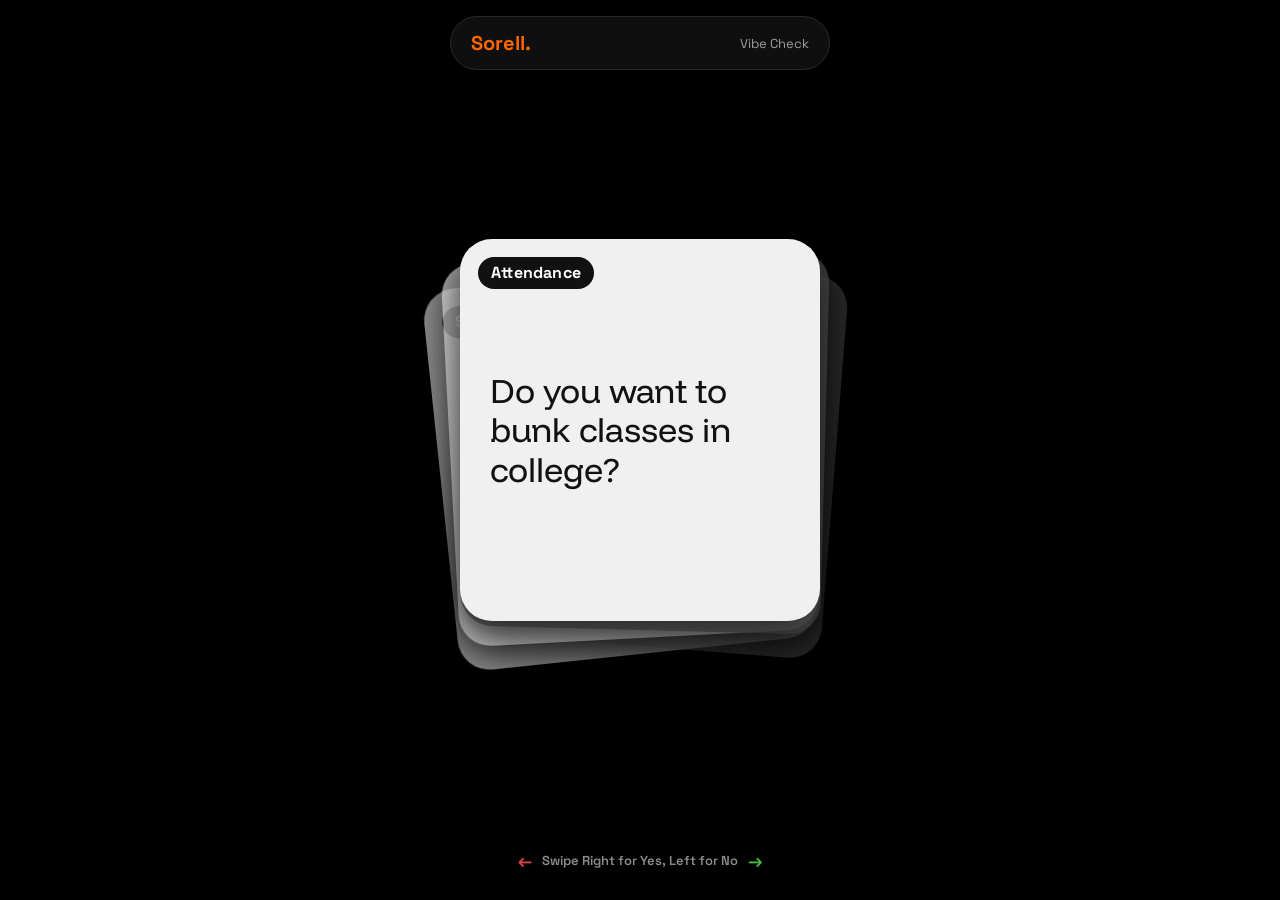
==== quiz.html @ 85fe2be6 "Update quiz.html" ====
<!DOCTYPE html>
<html lang="en">
<head>
    <meta charset="UTF-8">
    <meta name="viewport" content="width=device-width, initial-scale=1.0, maximum-scale=1.0, user-scalable=no">
    <title>Sorell | Vibe Check</title>
    <script src="https://cdnjs.cloudflare.com/ajax/libs/gsap/3.12.5/gsap.min.js"></script>
    <script src="quiz.js"></script>
    <link rel="stylesheet" href="quiz.css">
    <link href="https://fonts.googleapis.com/css2?family=Funnel+Display:wght@300..800&family=Space+Grotesk:wght@400;700&family=Inter:wght@400;700&display=swap" rel="stylesheet">
</head>
<body class="locked">

    <div id="quiz-page">
        
        <div id="question-stack-container">
            <div id="question-stack">
                </div>
        </div>
        <nav class="glass-nav">
          <div class="nav-logo">Sorell.</div>
          <div class="nav-tag">Vibe Check</div>
        </nav>

        <div id="swipe-instructions">Swipe Right for Yes, Left for No</div>

        <div id="final-container" class="hidden">
            <button id="view-aura-btn" class="final-cta">View my College Aura</button>
            
            <div id="lead-form-overlay">
                <div class="lead-form-content">
                    <h2 class="form-title">STREAK SECURED</h2>
                    <p class="form-subtitle">Enter details to reveal your Campus Match</p>
                    <form id="lead-form" onsubmit="handleFormSubmit(event)">
                        <input type="text" id="user-name" name="user_name" placeholder="Name" required>
                        <input type="tel" id="user-phone" name="user_phone" placeholder="phone number" required>
                        <button type="submit" id="get-aura-btn">GET MY AURA</button>
                    </form>
                </div>
            </div>
        </div>

    </div>

    <script src="quiz.js"></script>
</body>
</html>
---- quiz.css ----
/* =========================================
   CARD COLORS — edit ONLY these hex values
   to change each card individually
   ========================================= */
:root {
  /* Card backgrounds */
  --card-1-bg:         #F0F0F0;   /* TOP card (active) */
  --card-2-bg:         #464646;
  --card-3-bg:         #F0F0F0;
  --card-4-bg:         #464646;
  --card-5-bg:         #F0F0F0;

  /* Question text color per card */
  --card-1-text:       #111111;
  --card-2-text:       #ffffff;
  --card-3-text:       #111111;
  --card-4-text:       #ffffff;
  --card-5-text:       #111111;

  /* Badge background + text per card */
  --card-1-badge-bg:   #111111;   --card-1-badge-text: #ffffff;
  --card-2-badge-bg:   #ffffff;   --card-2-badge-text: #111111;
  --card-3-badge-bg:   #111111;   --card-3-badge-text: #ffffff;
  --card-4-badge-bg:   #ffffff;   --card-4-badge-text: #111111;
  --card-5-badge-bg:   #111111;   --card-5-badge-text: #ffffff;

  /* Global tokens */
  --sorell-orange:     #FF6600;
  --bg-dark:           #000000;
  --font-funnel:       'Funnel Display', sans-serif;
  --font-space:        'Space Grotesk', sans-serif;
}

/* =========================================
   RESET & BASE
   ========================================= */
* { margin: 0; padding: 0; box-sizing: border-box; }

body {
  background-color: var(--bg-dark);
  font-family: var(--font-space);
  color: white;
  width: 100vw;
  height: 100vh;
  overflow: hidden;
}

/* =========================================
   QUIZ PAGE
   ========================================= */
#quiz-page {
  width: 100vw;
  height: 100vh;
  display: flex;
  flex-direction: column;
  justify-content: center;
  align-items: center;
  position: relative;
  padding-top: 80px;
  padding-bottom: 80px;
}

/* =========================================
   CARD STACK CONTAINER
   ========================================= */
#question-stack-container {
  width: calc(100vw - 48px);
  max-width: 360px;
  position: relative;
  padding-bottom: 40px;
  touch-action: none;
  flex-shrink: 0;
}

#question-stack {
  width: 100%;
  position: relative;
  aspect-ratio: 16 / 17;
}

/* =========================================
   CARD BASE STYLE
   ========================================= */
.quiz-card {
  position: absolute;
  top: 0;
  left: 0;
  width: 100%;
  height: 100%;
  border-radius: 32px;
  display: flex;
  flex-direction: column;
  justify-content: center;
  align-items: flex-start;
  padding: 30px;
  /* Fan pivots from the bottom center of each card */
  transform-origin: bottom center;
  transition: transform 0.6s cubic-bezier(0.23, 1, 0.32, 1), opacity 0.4s ease;
  box-shadow: 0 12px 40px rgba(0, 0, 0, 0.6), 0 2px 0 rgba(255,255,255,0.06) inset;
  cursor: grab;
  user-select: none;
  -webkit-user-select: none;
  overflow: hidden;
}

.quiz-card:active { cursor: grabbing; }

/* =========================================
   PLACEHOLDER BADGE — pill, top left
   ========================================= */
.placeholder-badge {
  position: absolute;
  top: 18px;
  left: 18px;
  padding: 5px 13px;
  border-radius: 100px;
  font-size: 16px;
  font-weight: 700;
  font-family: var(--font-space);
  letter-spacing: 0.2px;
  text-transform: capitalize;
  line-height: 1.4;
}

/* =========================================
   QUESTION TEXT — left aligned
   ========================================= */
.quiz-card .question {
  font-family: var(--font-funnel);
  text-align: left !important;
  font-size: clamp(24px, 7vw, 34px);
  font-weight: 400;
  line-height: 1.15;
  word-break: break-word;
  user-select: none;
  -webkit-user-select: none;
  width: 100%;
  align-self: flex-start;
}

/* =========================================
   INDIVIDUAL CARD STYLES
   Y-axis: identical for all — translateY(0)
   Z-axis: rotation only, fanning out like
   a held deck. Pivot = bottom center.
   ========================================= */

.quiz-card:nth-child(1) {
  z-index: 5;
  transform: translateX(0) translateY(0) rotate(0deg);
  opacity: 1;
  background-color: var(--card-1-bg);
}
.quiz-card:nth-child(1) .question          { color: var(--card-1-text); }
.quiz-card:nth-child(1) .placeholder-badge { background-color: var(--card-1-badge-bg); color: var(--card-1-badge-text); }

.quiz-card:nth-child(2) {
  z-index: 4;
  transform: translateX(0) translateY(0) rotate(5deg);
  opacity: 1;
  background-color: var(--card-2-bg);
}
.quiz-card:nth-child(2) .question          { color: var(--card-2-text); }
.quiz-card:nth-child(2) .placeholder-badge { background-color: var(--card-2-badge-bg); color: var(--card-2-badge-text); }

.quiz-card:nth-child(3) {
  z-index: 3;
  transform: translateX(0) translateY(0) rotate(10deg);
  opacity: 1;
  background-color: var(--card-3-bg);
}
.quiz-card:nth-child(3) .question          { color: var(--card-3-text); }
.quiz-card:nth-child(3) .placeholder-badge { background-color: var(--card-3-badge-bg); color: var(--card-3-badge-text); }

.quiz-card:nth-child(4) {
  z-index: 2;
  transform: translateX(0) translateY(0) rotate(15deg);
  opacity: 1;
  background-color: var(--card-4-bg);
}
.quiz-card:nth-child(4) .question          { color: var(--card-4-text); }
.quiz-card:nth-child(4) .placeholder-badge { background-color: var(--card-4-badge-bg); color: var(--card-4-badge-text); }

.quiz-card:nth-child(5) {
  z-index: 1;
  transform: translateX(0) translateY(0) rotate(20deg);
  opacity: 1;
  background-color: var(--card-5-bg);
}
.quiz-card:nth-child(5) .question          { color: var(--card-5-text); }
.quiz-card:nth-child(5) .placeholder-badge { background-color: var(--card-5-badge-bg); color: var(--card-5-badge-text); }

/* =========================================
   SWIPE ANIMATIONS
   ========================================= */
.swipe-left {
  transform: translate3d(-180%, -10px, 0) rotate(-28deg) !important;
  opacity: 0 !important;
  transition: transform 0.38s cubic-bezier(0.25, 1, 0.5, 1), opacity 0.28s ease !important;
}
.swipe-right {
  transform: translate3d(180%, -10px, 0) rotate(28deg) !important;
  opacity: 0 !important;
  transition: transform 0.38s cubic-bezier(0.25, 1, 0.5, 1), opacity 0.28s ease !important;
}

/* =========================================
   SWIPE INSTRUCTIONS
   ========================================= */
#swipe-instructions {
  position: absolute;
  bottom: 28px;
  width: 100%;
  text-align: center;
  font-size: 13px;
  color: rgba(255, 255, 255, 0.55);
  font-weight: 600;
  font-family: var(--font-space);
  display: flex;
  justify-content: center;
  align-items: center;
  gap: 10px;
}
#swipe-instructions::before {
  content: '←';
  font-size: 18px;
  color: rgba(255, 80, 80, 0.85);
}
#swipe-instructions::after {
  content: '→';
  font-size: 18px;
  color: rgba(80, 220, 80, 0.85);
}

/* =========================================
   FINAL CONTAINER
   ========================================= */
#final-container {
  width: 100%;
  height: 100%;
  position: absolute;
  top: 0; left: 0;
  display: flex;
  justify-content: center;
  align-items: center;
  z-index: 10;
}

.hidden { display: none !important; }

.final-cta {
  background-color: var(--sorell-orange);
  color: #fff;
  border: none;
  padding: 18px 36px;
  border-radius: 14px;
  font-size: 17px;
  font-family: var(--font-space);
  font-weight: 700;
  box-shadow: 0 8px 20px rgba(255, 102, 0, 0.3);
  cursor: pointer;
  transition: transform 0.2s;
}
.final-cta:active { transform: scale(0.96); }

/* =========================================
   BOTTOM SLIDING LEAD FORM
   ========================================= */
#lead-form-overlay {
  position: absolute;
  top: 0; left: 0;
  width: 100%; height: 100%;
  background-color: rgba(0, 0, 0, 0.85);
  display: flex;
  justify-content: center;
  align-items: flex-end;
  opacity: 0;
  pointer-events: none;
  transition: opacity 0.4s ease;
  z-index: 100;
}
#lead-form-overlay.show {
  opacity: 1;
  pointer-events: auto;
}
.lead-form-content {
  width: 100%;
  max-width: 500px;
  background-color: #161616;
  padding: 40px 30px;
  border-radius: 30px 30px 0 0;
  border-top: 1px solid rgba(255, 255, 255, 0.1);
  box-shadow: 0 -15px 40px rgba(0, 0, 0, 0.8);
  display: flex;
  flex-direction: column;
  gap: 15px;
  transform: translateY(100%);
  transition: transform 0.5s cubic-bezier(0.175, 0.885, 0.32, 1.2);
}
#lead-form-overlay.show .lead-form-content {
  transform: translateY(0);
}

.form-title { color: var(--sorell-orange); font-size: 26px; font-weight: 800; }
.form-subtitle { color: #888; font-size: 15px; margin-bottom: 10px; }
#lead-form { display: flex; flex-direction: column; gap: 12px; }
#lead-form input {
  background: #222;
  border: 1px solid #333;
  color: white;
  padding: 18px;
  border-radius: 14px;
  font-family: var(--font-space);
  font-size: 16px;
  outline: none;
  transition: border 0.3s;
}
#lead-form input:focus { border-color: var(--sorell-orange); }
#get-aura-btn {
  background-color: var(--sorell-orange);
  color: #fff;
  border: none;
  padding: 18px;
  border-radius: 14px;
  font-size: 16px;
  font-weight: 800;
  cursor: pointer;
  margin-top: 10px;
}

/* =========================================
   GLASSMORPHISM NAV
   ========================================= */
.glass-nav {
  position: fixed;
  top: 16px;
  left: 50%;
  transform: translateX(-50%);
  width: calc(100vw - 40px);
  max-width: 380px;
  display: flex;
  justify-content: space-between;
  align-items: center;
  padding: 13px 20px;
  background: rgba(255, 255, 255, 0.06);
  backdrop-filter: blur(15px);
  -webkit-backdrop-filter: blur(15px);
  border-radius: 100px;
  border: 1px solid rgba(255, 255, 255, 0.1);
  z-index: 1000;
}
.nav-logo {
  font-family: var(--font-space);
  font-size: 20px;
  font-weight: 700;
  color: var(--sorell-orange);
}
.nav-tag {
  font-family: var(--font-space);
  font-size: 13px;
  color: rgba(255, 255, 255, 0.6);
}
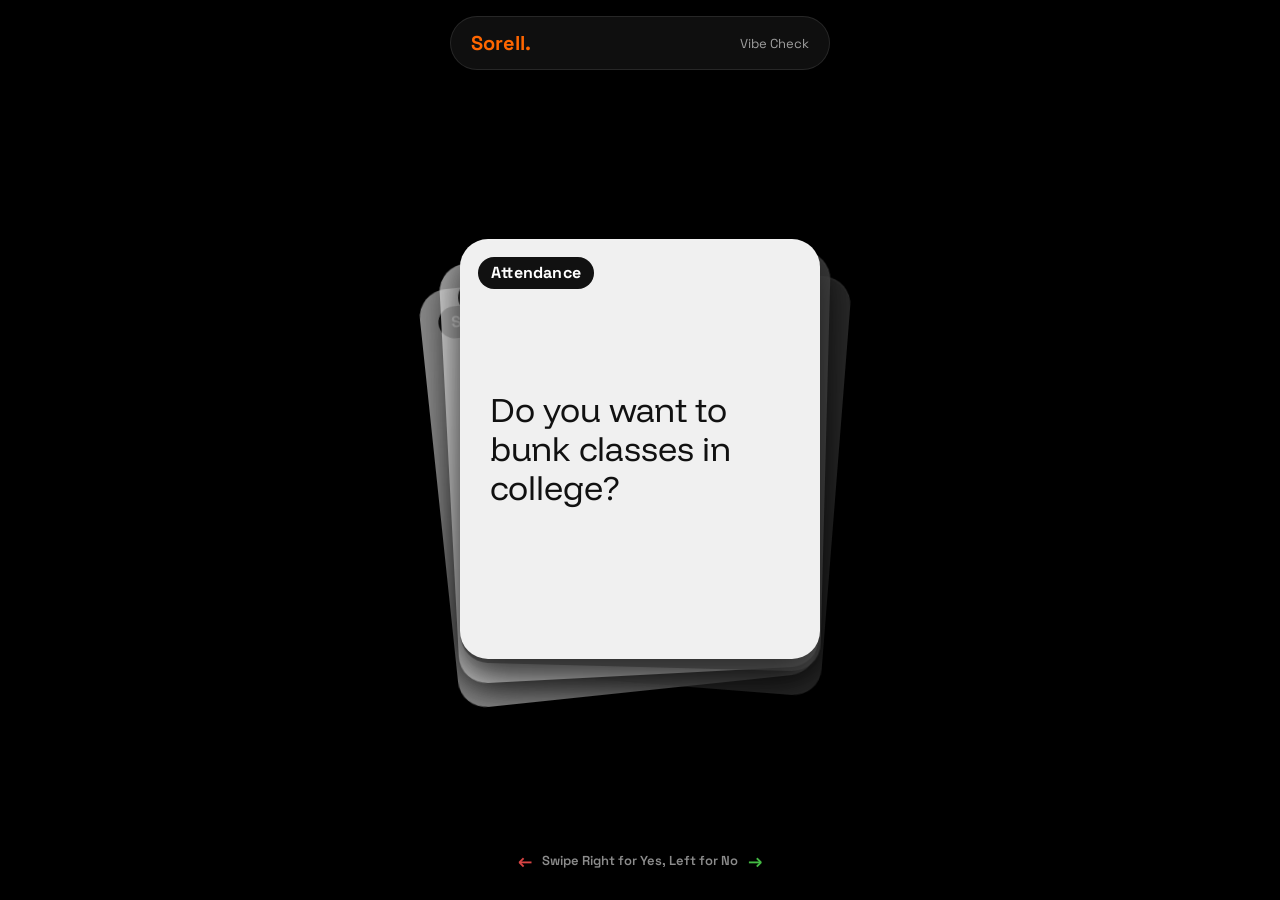
==== commit 5adb1bef: "Update quiz.html" ====
--- a/quiz.html
+++ b/quiz.html
@@ -7,7 +7,7 @@
     <script src="https://cdnjs.cloudflare.com/ajax/libs/gsap/3.12.5/gsap.min.js"></script>
     <script src="quiz.js"></script>
     <link rel="stylesheet" href="quiz.css">
-    <link href="https://fonts.googleapis.com/css2?family=Funnel+Display:wght@300..800&family=Space+Grotesk:wght@400;700&family=Inter:wght@400;700&display=swap" rel="stylesheet">
+    <link href="https://fonts.googleapis.com/css2?family=Funnel+Display:wght@300..800&family=Space+Grotesk:wght@400;700&family=Inter:wght@400;700&family=Google+Sans+Flex:wght@400;700display=swap" rel="stylesheet">
 </head>
 <body class="locked">
 
--- a/quiz.css
+++ b/quiz.css
@@ -86,24 +86,30 @@
   top: 0;
   left: 0;
   width: 100%;
-  height: 100%;
-  border-radius: 32px;
+  aspect-ratio: 6 / 7;
+  border-radius: 28px;
+  
   display: flex;
   flex-direction: column;
-  justify-content: center;
-  align-items: flex-start;
+  justify-content: center; /* Centered vertically */
+  align-items: flex-start; /* Left aligned text */
   padding: 30px;
-  /* Fan pivots from the bottom center of each card */
-  transform-origin: bottom center;
-  transition: transform 0.6s cubic-bezier(0.23, 1, 0.32, 1), opacity 0.4s ease;
+  
+  /* CRITICAL: Removed 'transition' property here so GSAP has full control */
+  transform-origin: bottom center; 
   box-shadow: 0 12px 40px rgba(0, 0, 0, 0.6), 0 2px 0 rgba(255,255,255,0.06) inset;
+  
   cursor: grab;
   user-select: none;
   -webkit-user-select: none;
   overflow: hidden;
-}
-
-.quiz-card:active { cursor: grabbing; }
+  /* Ensure initial state is hidden before GSAP kicks in */
+  opacity: 0; 
+}
+
+.quiz-card:active {
+  cursor: grabbing;
+}
 
 /* =========================================
    PLACEHOLDER BADGE — pill, top left
@@ -129,7 +135,7 @@
   font-family: var(--font-funnel);
   text-align: left !important;
   font-size: clamp(24px, 7vw, 34px);
-  font-weight: 400;
+  font-weight: 350;
   line-height: 1.15;
   word-break: break-word;
   user-select: none;
@@ -189,20 +195,6 @@
 }
 .quiz-card:nth-child(5) .question          { color: var(--card-5-text); }
 .quiz-card:nth-child(5) .placeholder-badge { background-color: var(--card-5-badge-bg); color: var(--card-5-badge-text); }
-
-/* =========================================
-   SWIPE ANIMATIONS
-   ========================================= */
-.swipe-left {
-  transform: translate3d(-180%, -10px, 0) rotate(-28deg) !important;
-  opacity: 0 !important;
-  transition: transform 0.38s cubic-bezier(0.25, 1, 0.5, 1), opacity 0.28s ease !important;
-}
-.swipe-right {
-  transform: translate3d(180%, -10px, 0) rotate(28deg) !important;
-  opacity: 0 !important;
-  transition: transform 0.38s cubic-bezier(0.25, 1, 0.5, 1), opacity 0.28s ease !important;
-}
 
 /* =========================================
    SWIPE INSTRUCTIONS
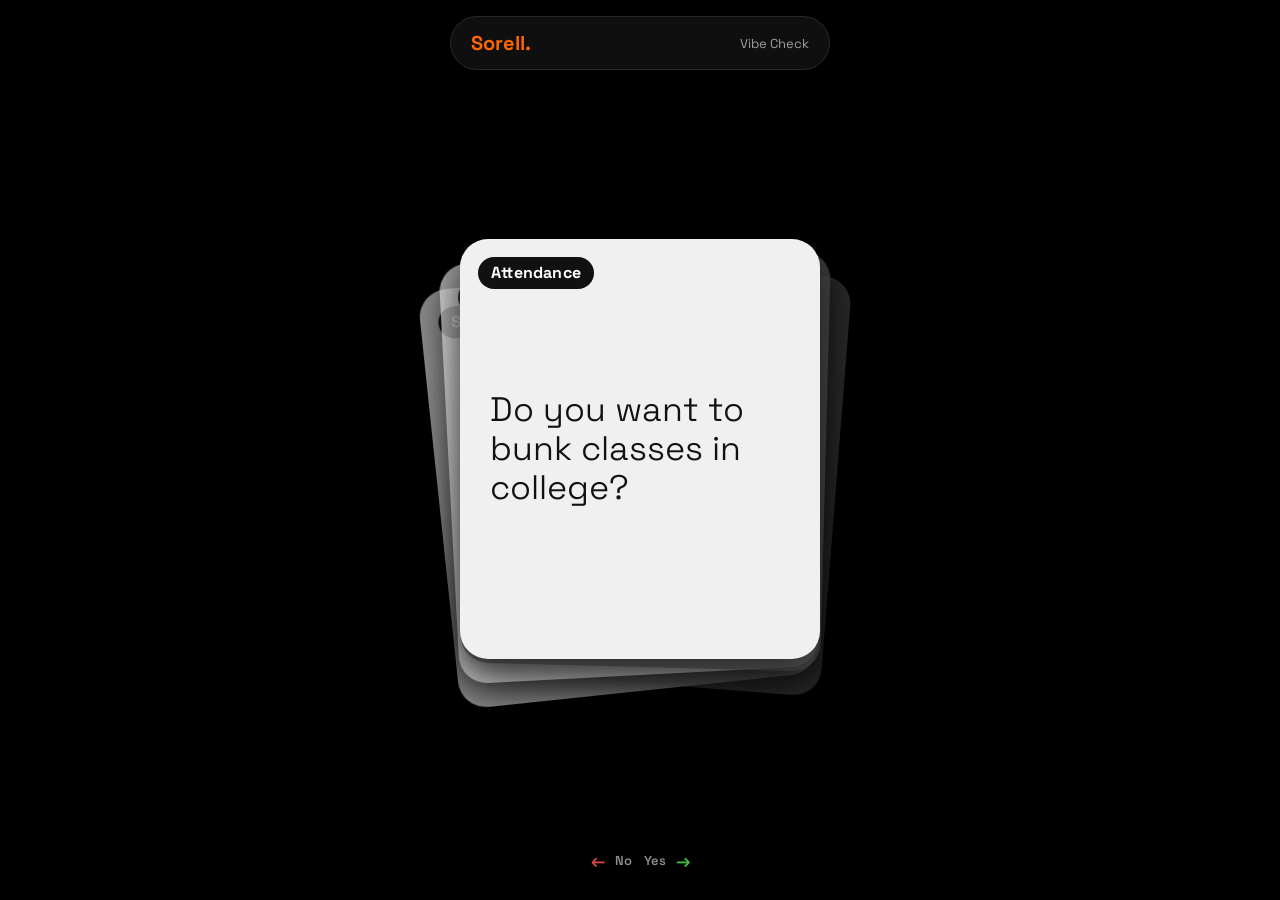
==== commit 9778137f: "Update quiz.html" ====
--- a/quiz.html
+++ b/quiz.html
@@ -4,36 +4,35 @@
     <meta charset="UTF-8">
     <meta name="viewport" content="width=device-width, initial-scale=1.0, maximum-scale=1.0, user-scalable=no">
     <title>Sorell | Vibe Check</title>
+    <link rel="stylesheet" href="quiz.css">
+    <link href="https://fonts.googleapis.com/css2?family=Funnel+Display:wght@300..800&family=Space+Grotesk:wght@400;700&display=swap" rel="stylesheet">
+    <!-- GSAP CDN — no install needed -->
     <script src="https://cdnjs.cloudflare.com/ajax/libs/gsap/3.12.5/gsap.min.js"></script>
-    <script src="quiz.js"></script>
-    <link rel="stylesheet" href="quiz.css">
-    <link href="https://fonts.googleapis.com/css2?family=Funnel+Display:wght@300..800&family=Space+Grotesk:wght@400;700&family=Inter:wght@400;700&family=Google+Sans+Flex:wght@400;700display=swap" rel="stylesheet">
 </head>
-<body class="locked">
+<body>
+    <div id="quiz-page">
 
-    <div id="quiz-page">
-        
-        <div id="question-stack-container">
-            <div id="question-stack">
-                </div>
-        </div>
         <nav class="glass-nav">
-          <div class="nav-logo">Sorell.</div>
-          <div class="nav-tag">Vibe Check</div>
+            <div class="nav-logo">Sorell.</div>
+            <div class="nav-tag">Vibe Check</div>
         </nav>
 
-        <div id="swipe-instructions">Swipe Right for Yes, Left for No</div>
+        <div id="question-stack-container">
+            <div id="question-stack"></div>
+        </div>
+
+        <div id="swipe-instructions">No &nbsp;&nbsp; Yes</div>
 
         <div id="final-container" class="hidden">
             <button id="view-aura-btn" class="final-cta">View my College Aura</button>
-            
+
             <div id="lead-form-overlay">
                 <div class="lead-form-content">
                     <h2 class="form-title">STREAK SECURED</h2>
                     <p class="form-subtitle">Enter details to reveal your Campus Match</p>
                     <form id="lead-form" onsubmit="handleFormSubmit(event)">
-                        <input type="text" id="user-name" name="user_name" placeholder="Name" required>
-                        <input type="tel" id="user-phone" name="user_phone" placeholder="phone number" required>
+                        <input type="text"  id="user-name"  name="user_name"  placeholder="Name"         required>
+                        <input type="tel"   id="user-phone" name="user_phone" placeholder="Phone number" required>
                         <button type="submit" id="get-aura-btn">GET MY AURA</button>
                     </form>
                 </div>
@@ -42,6 +41,7 @@
 
     </div>
 
+    <!-- quiz.js at the bottom, loaded ONCE -->
     <script src="quiz.js"></script>
 </body>
 </html>
--- a/quiz.css
+++ b/quiz.css
@@ -29,6 +29,7 @@
   --bg-dark:           #000000;
   --font-funnel:       'Funnel Display', sans-serif;
   --font-space:        'Space Grotesk', sans-serif;
+  --font-google:       'Google Sans Flex' sans-serif;
 }
 
 /* =========================================
@@ -132,7 +133,7 @@
    QUESTION TEXT — left aligned
    ========================================= */
 .quiz-card .question {
-  font-family: var(--font-funnel);
+  font-family: var(--font-google);
   text-align: left !important;
   font-size: clamp(24px, 7vw, 34px);
   font-weight: 350;
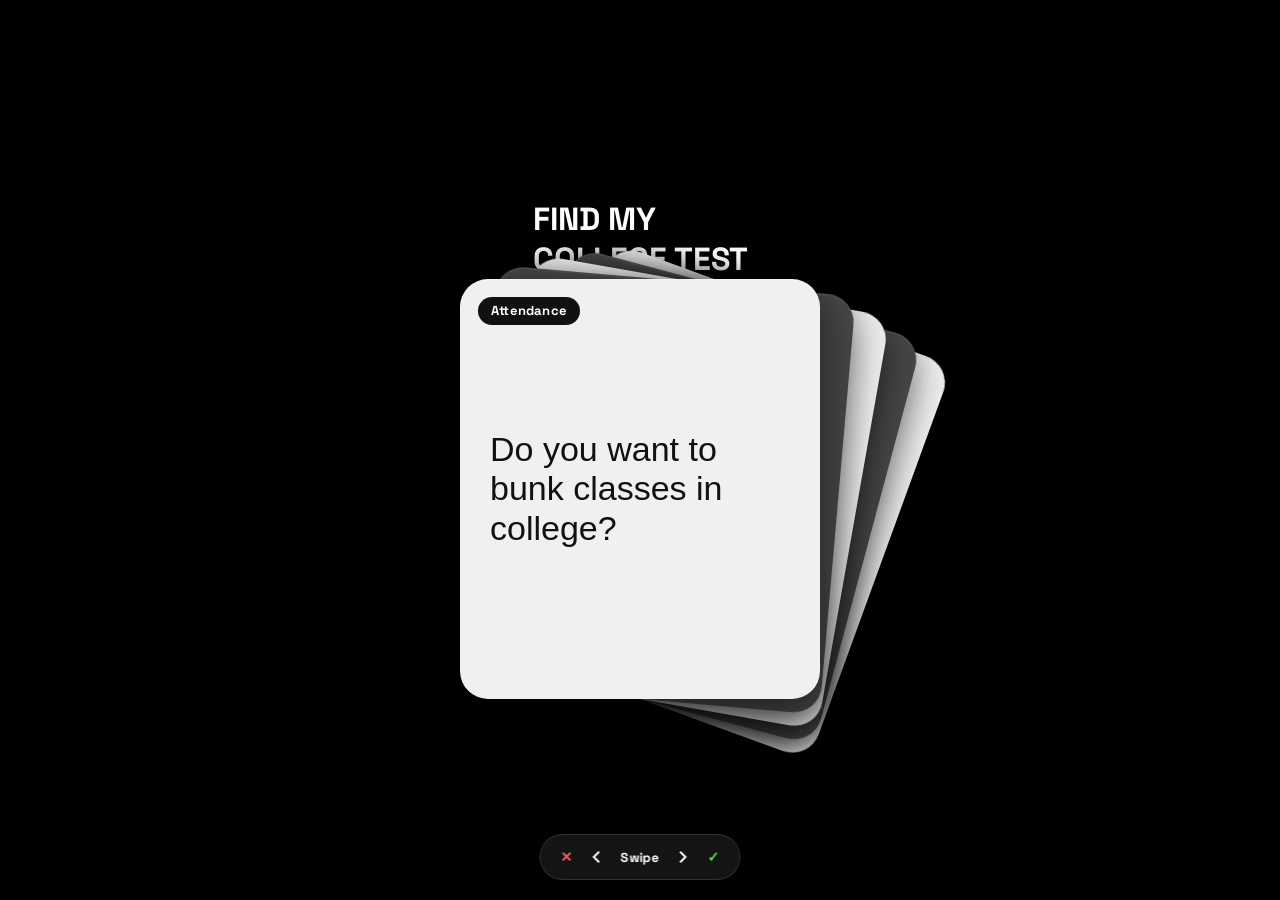
==== commit 5499c8f4: "Update quiz.html" ====
--- a/quiz.html
+++ b/quiz.html
@@ -4,35 +4,45 @@
     <meta charset="UTF-8">
     <meta name="viewport" content="width=device-width, initial-scale=1.0, maximum-scale=1.0, user-scalable=no">
     <title>Sorell | Vibe Check</title>
+    
+    <script src="https://cdnjs.cloudflare.com/ajax/libs/gsap/3.12.5/gsap.min.js"></script>
+    
+    <link href="https://fonts.googleapis.com/css2?family=Material+Symbols+Outlined" rel="stylesheet" />
+    
     <link rel="stylesheet" href="quiz.css">
-    <link href="https://fonts.googleapis.com/css2?family=Funnel+Display:wght@300..800&family=Space+Grotesk:wght@400;700&display=swap" rel="stylesheet">
-    <!-- GSAP CDN — no install needed -->
-    <script src="https://cdnjs.cloudflare.com/ajax/libs/gsap/3.12.5/gsap.min.js"></script>
+    <link href="https://fonts.googleapis.com/css2?family=Space+Grotesk:wght@400;700;800&family=Inter:wght@400;700;500&display=swap" rel="stylesheet">
 </head>
-<body>
+<body class="locked">
+
+    <div class="quiz-bg-container"></div>
+
     <div id="quiz-page">
-
-        <nav class="glass-nav">
-            <div class="nav-logo">Sorell.</div>
-            <div class="nav-tag">Vibe Check</div>
-        </nav>
-
+        
+        <div class="quiz-hero-title">
+            <h1>FIND MY<br>COLLEGE TEST</h1>
+        </div>
+        
         <div id="question-stack-container">
-            <div id="question-stack"></div>
+            <div id="question-stack">
+                </div>
         </div>
 
-        <div id="swipe-instructions">No &nbsp;&nbsp; Yes</div>
+        <div id="swipe-instructions">
+            <span class="material-symbols-outlined">chevron_left</span>
+            Swipe
+            <span class="material-symbols-outlined">chevron_right</span>
+        </div>
 
         <div id="final-container" class="hidden">
             <button id="view-aura-btn" class="final-cta">View my College Aura</button>
-
+            
             <div id="lead-form-overlay">
                 <div class="lead-form-content">
                     <h2 class="form-title">STREAK SECURED</h2>
                     <p class="form-subtitle">Enter details to reveal your Campus Match</p>
                     <form id="lead-form" onsubmit="handleFormSubmit(event)">
-                        <input type="text"  id="user-name"  name="user_name"  placeholder="Name"         required>
-                        <input type="tel"   id="user-phone" name="user_phone" placeholder="Phone number" required>
+                        <input type="text" id="user-name" name="user_name" placeholder="Name" required>
+                        <input type="tel" id="user-phone" name="user_phone" placeholder="Phone Number" required>
                         <button type="submit" id="get-aura-btn">GET MY AURA</button>
                     </form>
                 </div>
@@ -41,7 +51,6 @@
 
     </div>
 
-    <!-- quiz.js at the bottom, loaded ONCE -->
     <script src="quiz.js"></script>
 </body>
 </html>
--- a/quiz.css
+++ b/quiz.css
@@ -1,40 +1,31 @@
 /* =========================================
    CARD COLORS — edit ONLY these hex values
-   to change each card individually
    ========================================= */
 :root {
-  /* Card backgrounds */
-  --card-1-bg:         #F0F0F0;   /* TOP card (active) */
-  --card-2-bg:         #464646;
-  --card-3-bg:         #F0F0F0;
-  --card-4-bg:         #464646;
-  --card-5-bg:         #F0F0F0;
-
-  /* Question text color per card */
-  --card-1-text:       #111111;
-  --card-2-text:       #ffffff;
-  --card-3-text:       #111111;
-  --card-4-text:       #ffffff;
-  --card-5-text:       #111111;
-
-  /* Badge background + text per card */
-  --card-1-badge-bg:   #111111;   --card-1-badge-text: #ffffff;
-  --card-2-badge-bg:   #ffffff;   --card-2-badge-text: #111111;
-  --card-3-badge-bg:   #111111;   --card-3-badge-text: #ffffff;
-  --card-4-badge-bg:   #ffffff;   --card-4-badge-text: #111111;
-  --card-5-badge-bg:   #111111;   --card-5-badge-text: #ffffff;
-
-  /* Global tokens */
-  --sorell-orange:     #FF6600;
-  --bg-dark:           #000000;
-  --font-funnel:       'Funnel Display', sans-serif;
-  --font-space:        'Space Grotesk', sans-serif;
-  --font-google:       'Google Sans Flex' sans-serif;
-}
-
-/* =========================================
-   RESET & BASE
-   ========================================= */
+  --card-1-bg:       #F0F0F0;
+  --card-2-bg:       #464646;
+  --card-3-bg:       #F0F0F0;
+  --card-4-bg:       #464646;
+  --card-5-bg:       #F0F0F0;
+
+  --card-1-text:     #111111;
+  --card-2-text:     #ffffff;
+  --card-3-text:     #111111;
+  --card-4-text:     #ffffff;
+  --card-5-text:     #111111;
+
+  --card-1-badge-bg: #111111; --card-1-badge-text: #ffffff;
+  --card-2-badge-bg: #ffffff; --card-2-badge-text: #111111;
+  --card-3-badge-bg: #111111; --card-3-badge-text: #ffffff;
+  --card-4-badge-bg: #ffffff; --card-4-badge-text: #111111;
+  --card-5-badge-bg: #111111; --card-5-badge-text: #ffffff;
+
+  --sorell-orange: #FF6600;
+  --bg-dark:       #000000;
+  --font-funnel:   'Funnel Display', sans-serif;
+  --font-space:    'Space Grotesk', sans-serif;
+}
+
 * { margin: 0; padding: 0; box-sizing: border-box; }
 
 body {
@@ -80,7 +71,8 @@
 }
 
 /* =========================================
-   CARD BASE STYLE
+   CARD BASE — NO CSS transitions at all.
+   GSAP owns all animation on these elements.
    ========================================= */
 .quiz-card {
   position: absolute;
@@ -89,31 +81,34 @@
   width: 100%;
   aspect-ratio: 6 / 7;
   border-radius: 28px;
-  
+
   display: flex;
   flex-direction: column;
-  justify-content: center; /* Centered vertically */
-  align-items: flex-start; /* Left aligned text */
+  justify-content: center;
+  align-items: flex-start;
   padding: 30px;
-  
-  /* CRITICAL: Removed 'transition' property here so GSAP has full control */
-  transform-origin: bottom center; 
-  box-shadow: 0 12px 40px rgba(0, 0, 0, 0.6), 0 2px 0 rgba(255,255,255,0.06) inset;
-  
+
+  transform-origin: bottom center;
+
+  /* NO transition property — GSAP controls everything */
+
+  /* GPU layer pre-promotion — eliminates the compositor lag on first move */
+  will-change: transform, opacity;
+
+  box-shadow: 0 12px 40px rgba(0,0,0,0.6), 0 2px 0 rgba(255,255,255,0.06) inset;
   cursor: grab;
   user-select: none;
   -webkit-user-select: none;
   overflow: hidden;
-  /* Ensure initial state is hidden before GSAP kicks in */
-  opacity: 0; 
-}
-
-.quiz-card:active {
-  cursor: grabbing;
-}
-
-/* =========================================
-   PLACEHOLDER BADGE — pill, top left
+
+  /* Start visible — GSAP sets positions immediately on init */
+  opacity: 1;
+}
+
+.quiz-card:active { cursor: grabbing; }
+
+/* =========================================
+   PLACEHOLDER BADGE
    ========================================= */
 .placeholder-badge {
   position: absolute;
@@ -121,7 +116,7 @@
   left: 18px;
   padding: 5px 13px;
   border-radius: 100px;
-  font-size: 16px;
+  font-size: 13px;
   font-weight: 700;
   font-family: var(--font-space);
   letter-spacing: 0.2px;
@@ -130,10 +125,10 @@
 }
 
 /* =========================================
-   QUESTION TEXT — left aligned
+   QUESTION TEXT
    ========================================= */
 .quiz-card .question {
-  font-family: var(--font-google);
+  font-family: var(--font-funnel);
   text-align: left !important;
   font-size: clamp(24px, 7vw, 34px);
   font-weight: 350;
@@ -146,83 +141,73 @@
 }
 
 /* =========================================
-   INDIVIDUAL CARD STYLES
-   Y-axis: identical for all — translateY(0)
-   Z-axis: rotation only, fanning out like
-   a held deck. Pivot = bottom center.
-   ========================================= */
-
-.quiz-card:nth-child(1) {
-  z-index: 5;
-  transform: translateX(0) translateY(0) rotate(0deg);
-  opacity: 1;
-  background-color: var(--card-1-bg);
-}
+   INDIVIDUAL CARD COLORS
+   (positions/rotations are set by GSAP, not CSS)
+   ========================================= */
+.quiz-card:nth-child(1) { background-color: var(--card-1-bg); }
 .quiz-card:nth-child(1) .question          { color: var(--card-1-text); }
 .quiz-card:nth-child(1) .placeholder-badge { background-color: var(--card-1-badge-bg); color: var(--card-1-badge-text); }
 
-.quiz-card:nth-child(2) {
-  z-index: 4;
-  transform: translateX(0) translateY(0) rotate(5deg);
-  opacity: 1;
-  background-color: var(--card-2-bg);
-}
+.quiz-card:nth-child(2) { background-color: var(--card-2-bg); }
 .quiz-card:nth-child(2) .question          { color: var(--card-2-text); }
 .quiz-card:nth-child(2) .placeholder-badge { background-color: var(--card-2-badge-bg); color: var(--card-2-badge-text); }
 
-.quiz-card:nth-child(3) {
-  z-index: 3;
-  transform: translateX(0) translateY(0) rotate(10deg);
-  opacity: 1;
-  background-color: var(--card-3-bg);
-}
+.quiz-card:nth-child(3) { background-color: var(--card-3-bg); }
 .quiz-card:nth-child(3) .question          { color: var(--card-3-text); }
 .quiz-card:nth-child(3) .placeholder-badge { background-color: var(--card-3-badge-bg); color: var(--card-3-badge-text); }
 
-.quiz-card:nth-child(4) {
-  z-index: 2;
-  transform: translateX(0) translateY(0) rotate(15deg);
-  opacity: 1;
-  background-color: var(--card-4-bg);
-}
+.quiz-card:nth-child(4) { background-color: var(--card-4-bg); }
 .quiz-card:nth-child(4) .question          { color: var(--card-4-text); }
 .quiz-card:nth-child(4) .placeholder-badge { background-color: var(--card-4-badge-bg); color: var(--card-4-badge-text); }
 
-.quiz-card:nth-child(5) {
-  z-index: 1;
-  transform: translateX(0) translateY(0) rotate(20deg);
-  opacity: 1;
-  background-color: var(--card-5-bg);
-}
+.quiz-card:nth-child(5) { background-color: var(--card-5-bg); }
 .quiz-card:nth-child(5) .question          { color: var(--card-5-text); }
 .quiz-card:nth-child(5) .placeholder-badge { background-color: var(--card-5-badge-bg); color: var(--card-5-badge-text); }
 
 /* =========================================
-   SWIPE INSTRUCTIONS
+   SWIPE INSTRUCTIONS — visible on mobile
    ========================================= */
 #swipe-instructions {
   position: absolute;
-  bottom: 28px;
-  width: 100%;
-  text-align: center;
+  bottom: 20px;
+  left: 0;
+  width: 100%;
+  display: flex;
+  justify-content: center;
+  align-items: center;
+  gap: 12px;
+  /* Solid white — no opacity fade that makes it invisible on dark bg */
+  color: #ffffff;
   font-size: 13px;
-  color: rgba(255, 255, 255, 0.55);
-  font-weight: 600;
-  font-family: var(--font-space);
-  display: flex;
-  justify-content: center;
-  align-items: center;
-  gap: 10px;
-}
+  font-weight: 700;
+  font-family: var(--font-space);
+  letter-spacing: 0.3px;
+  /* Subtle pill background so it reads over any card color peeking behind */
+  background: rgba(255,255,255,0.08);
+  backdrop-filter: blur(8px);
+  -webkit-backdrop-filter: blur(8px);
+  border: 1px solid rgba(255,255,255,0.12);
+  border-radius: 100px;
+  padding: 10px 20px;
+  width: fit-content;
+  /* Center it horizontally */
+  margin: 0 auto;
+  left: 50%;
+  transform: translateX(-50%);
+}
+
 #swipe-instructions::before {
-  content: '←';
-  font-size: 18px;
-  color: rgba(255, 80, 80, 0.85);
-}
+  content: '✕';
+  font-size: 14px;
+  font-weight: 900;
+  color: #ff5a5a;
+}
+
 #swipe-instructions::after {
-  content: '→';
-  font-size: 18px;
-  color: rgba(80, 220, 80, 0.85);
+  content: '✓';
+  font-size: 14px;
+  font-weight: 900;
+  color: #50dc50;
 }
 
 /* =========================================
@@ -250,7 +235,7 @@
   font-size: 17px;
   font-family: var(--font-space);
   font-weight: 700;
-  box-shadow: 0 8px 20px rgba(255, 102, 0, 0.3);
+  box-shadow: 0 8px 20px rgba(255,102,0,0.3);
   cursor: pointer;
   transition: transform 0.2s;
 }
@@ -263,7 +248,7 @@
   position: absolute;
   top: 0; left: 0;
   width: 100%; height: 100%;
-  background-color: rgba(0, 0, 0, 0.85);
+  background-color: rgba(0,0,0,0.85);
   display: flex;
   justify-content: center;
   align-items: flex-end;
@@ -282,8 +267,8 @@
   background-color: #161616;
   padding: 40px 30px;
   border-radius: 30px 30px 0 0;
-  border-top: 1px solid rgba(255, 255, 255, 0.1);
-  box-shadow: 0 -15px 40px rgba(0, 0, 0, 0.8);
+  border-top: 1px solid rgba(255,255,255,0.1);
+  box-shadow: 0 -15px 40px rgba(0,0,0,0.8);
   display: flex;
   flex-direction: column;
   gap: 15px;
@@ -294,9 +279,9 @@
   transform: translateY(0);
 }
 
-.form-title { color: var(--sorell-orange); font-size: 26px; font-weight: 800; }
-.form-subtitle { color: #888; font-size: 15px; margin-bottom: 10px; }
-#lead-form { display: flex; flex-direction: column; gap: 12px; }
+.form-title   { color: var(--sorell-orange); font-size: 26px; font-weight: 800; }
+.form-subtitle{ color: #888; font-size: 15px; margin-bottom: 10px; }
+#lead-form    { display: flex; flex-direction: column; gap: 12px; }
 #lead-form input {
   background: #222;
   border: 1px solid #333;
@@ -335,11 +320,11 @@
   justify-content: space-between;
   align-items: center;
   padding: 13px 20px;
-  background: rgba(255, 255, 255, 0.06);
+  background: rgba(255,255,255,0.06);
   backdrop-filter: blur(15px);
   -webkit-backdrop-filter: blur(15px);
   border-radius: 100px;
-  border: 1px solid rgba(255, 255, 255, 0.1);
+  border: 1px solid rgba(255,255,255,0.1);
   z-index: 1000;
 }
 .nav-logo {
@@ -351,5 +336,5 @@
 .nav-tag {
   font-family: var(--font-space);
   font-size: 13px;
-  color: rgba(255, 255, 255, 0.6);
-}
+  color: rgba(255,255,255,0.6);
+}
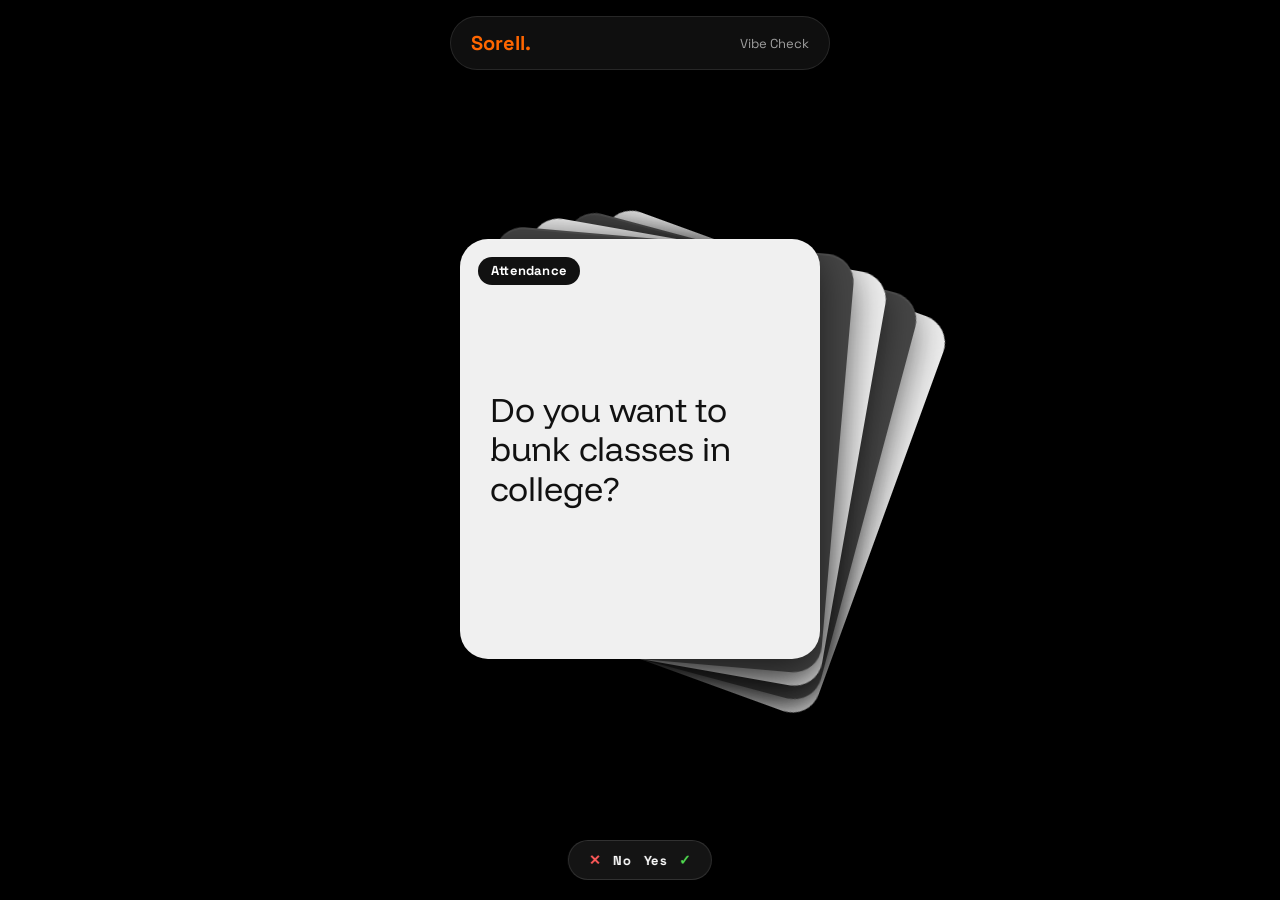
==== commit 5b67d0d9: "Update quiz.html" ====
--- a/quiz.html
+++ b/quiz.html
@@ -4,45 +4,35 @@
     <meta charset="UTF-8">
     <meta name="viewport" content="width=device-width, initial-scale=1.0, maximum-scale=1.0, user-scalable=no">
     <title>Sorell | Vibe Check</title>
-    
+    <link rel="stylesheet" href="quiz.css">
+    <link href="https://fonts.googleapis.com/css2?family=Funnel+Display:wght@300..800&family=Space+Grotesk:wght@400;700&display=swap" rel="stylesheet">
+    <!-- GSAP CDN — no install needed -->
     <script src="https://cdnjs.cloudflare.com/ajax/libs/gsap/3.12.5/gsap.min.js"></script>
-    
-    <link href="https://fonts.googleapis.com/css2?family=Material+Symbols+Outlined" rel="stylesheet" />
-    
-    <link rel="stylesheet" href="quiz.css">
-    <link href="https://fonts.googleapis.com/css2?family=Space+Grotesk:wght@400;700;800&family=Inter:wght@400;700;500&display=swap" rel="stylesheet">
 </head>
-<body class="locked">
+<body>
+    <div id="quiz-page">
 
-    <div class="quiz-bg-container"></div>
+        <nav class="glass-nav">
+            <div class="nav-logo">Sorell.</div>
+            <div class="nav-tag">Vibe Check</div>
+        </nav>
 
-    <div id="quiz-page">
-        
-        <div class="quiz-hero-title">
-            <h1>FIND MY<br>COLLEGE TEST</h1>
-        </div>
-        
         <div id="question-stack-container">
-            <div id="question-stack">
-                </div>
+            <div id="question-stack"></div>
         </div>
 
-        <div id="swipe-instructions">
-            <span class="material-symbols-outlined">chevron_left</span>
-            Swipe
-            <span class="material-symbols-outlined">chevron_right</span>
-        </div>
+        <div id="swipe-instructions">No &nbsp;&nbsp; Yes</div>
 
         <div id="final-container" class="hidden">
             <button id="view-aura-btn" class="final-cta">View my College Aura</button>
-            
+
             <div id="lead-form-overlay">
                 <div class="lead-form-content">
                     <h2 class="form-title">STREAK SECURED</h2>
                     <p class="form-subtitle">Enter details to reveal your Campus Match</p>
                     <form id="lead-form" onsubmit="handleFormSubmit(event)">
-                        <input type="text" id="user-name" name="user_name" placeholder="Name" required>
-                        <input type="tel" id="user-phone" name="user_phone" placeholder="Phone Number" required>
+                        <input type="text"  id="user-name"  name="user_name"  placeholder="Name"         required>
+                        <input type="tel"   id="user-phone" name="user_phone" placeholder="Phone number" required>
                         <button type="submit" id="get-aura-btn">GET MY AURA</button>
                     </form>
                 </div>
@@ -51,6 +41,7 @@
 
     </div>
 
+    <!-- quiz.js at the bottom, loaded ONCE -->
     <script src="quiz.js"></script>
 </body>
 </html>
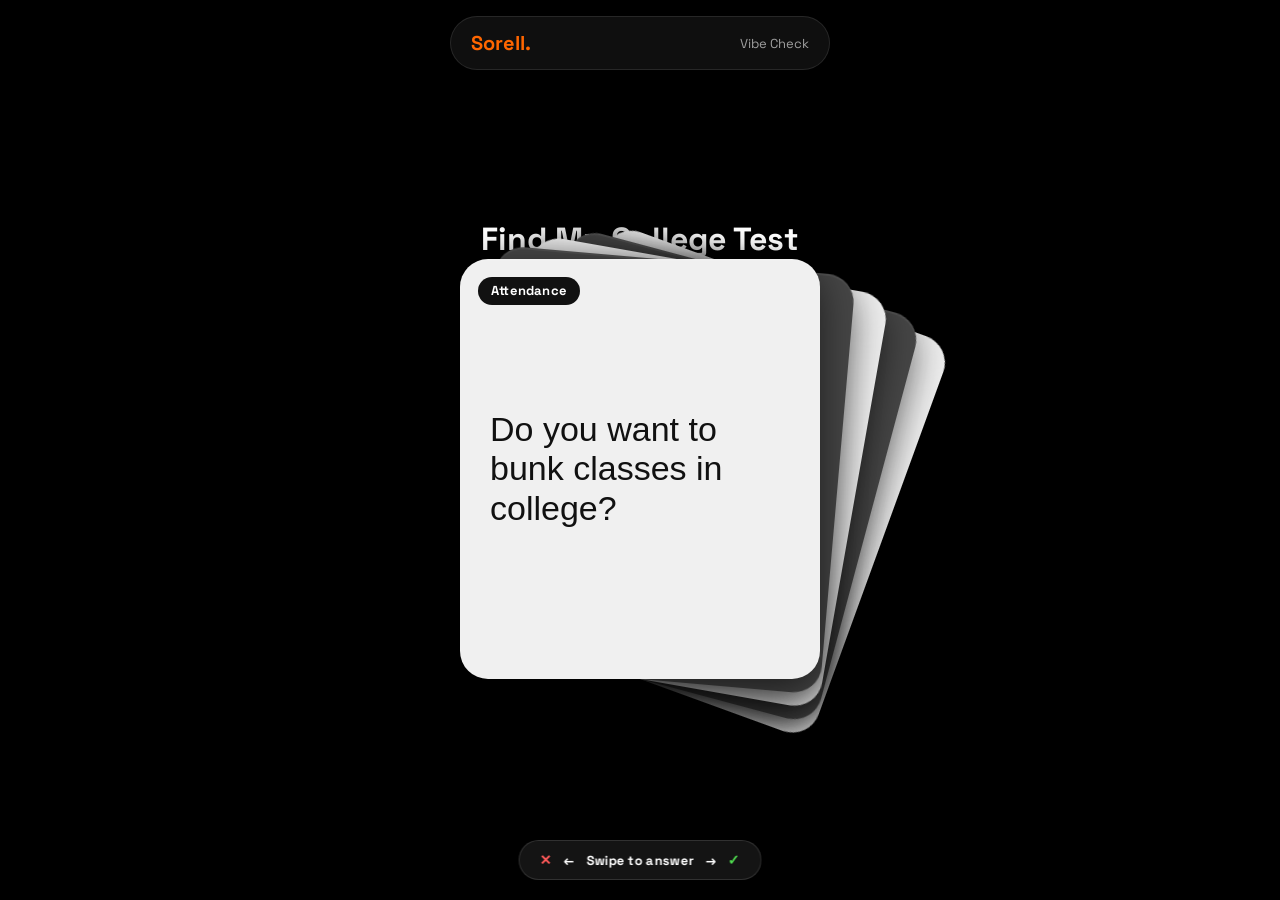
==== commit 45e9ae61: "Update quiz.html" ====
--- a/quiz.html
+++ b/quiz.html
@@ -5,8 +5,8 @@
     <meta name="viewport" content="width=device-width, initial-scale=1.0, maximum-scale=1.0, user-scalable=no">
     <title>Sorell | Vibe Check</title>
     <link rel="stylesheet" href="quiz.css">
-    <link href="https://fonts.googleapis.com/css2?family=Funnel+Display:wght@300..800&family=Space+Grotesk:wght@400;700&display=swap" rel="stylesheet">
-    <!-- GSAP CDN — no install needed -->
+    <link href="https://fonts.googleapis.com/css2?family=Google+Sans:wght@400;500;700&family=Space+Grotesk:wght@400;700&display=swap" rel="stylesheet">
+    <!-- GSAP CDN -->
     <script src="https://cdnjs.cloudflare.com/ajax/libs/gsap/3.12.5/gsap.min.js"></script>
 </head>
 <body>
@@ -17,11 +17,19 @@
             <div class="nav-tag">Vibe Check</div>
         </nav>
 
+        <!-- Big heading -->
+        <h1 class="quiz-heading">Find My College Test</h1>
+
         <div id="question-stack-container">
             <div id="question-stack"></div>
         </div>
 
-        <div id="swipe-instructions">No &nbsp;&nbsp; Yes</div>
+        <!-- Swipe instructions with animated icons -->
+        <div id="swipe-instructions">
+            <span class="swipe-icon swipe-icon-left">&#8592;</span>
+            <span class="swipe-label">Swipe to answer</span>
+            <span class="swipe-icon swipe-icon-right">&#8594;</span>
+        </div>
 
         <div id="final-container" class="hidden">
             <button id="view-aura-btn" class="final-cta">View my College Aura</button>
@@ -31,8 +39,8 @@
                     <h2 class="form-title">STREAK SECURED</h2>
                     <p class="form-subtitle">Enter details to reveal your Campus Match</p>
                     <form id="lead-form" onsubmit="handleFormSubmit(event)">
-                        <input type="text"  id="user-name"  name="user_name"  placeholder="Name"         required>
-                        <input type="tel"   id="user-phone" name="user_phone" placeholder="Phone number" required>
+                        <input type="text" id="user-name"  name="user_name"  placeholder="Name"         required>
+                        <input type="tel"  id="user-phone" name="user_phone" placeholder="Phone number" required>
                         <button type="submit" id="get-aura-btn">GET MY AURA</button>
                     </form>
                 </div>
@@ -41,7 +49,6 @@
 
     </div>
 
-    <!-- quiz.js at the bottom, loaded ONCE -->
     <script src="quiz.js"></script>
 </body>
 </html>
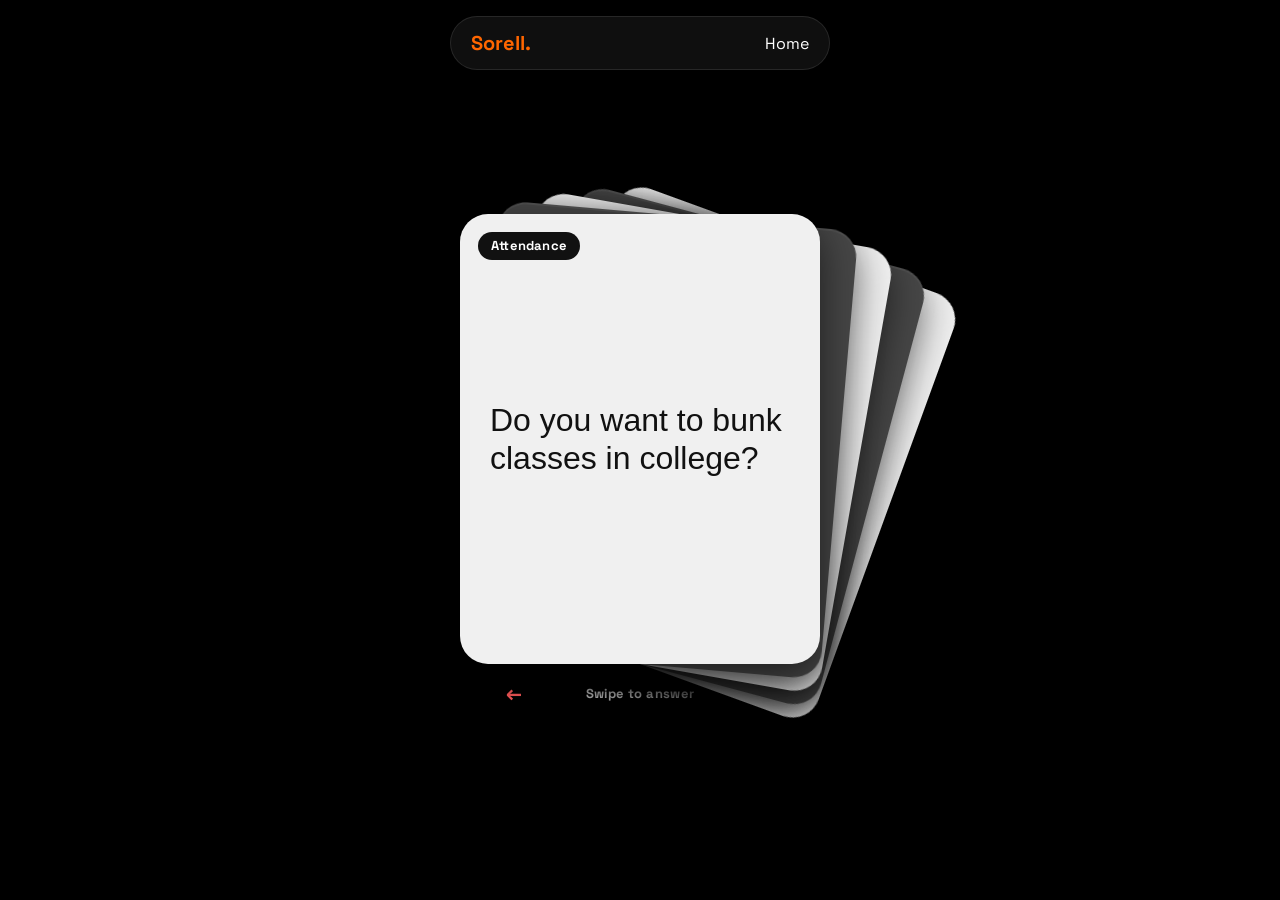
==== commit 58154118: "Update quiz.html" ====
--- a/quiz.html
+++ b/quiz.html
@@ -5,8 +5,7 @@
     <meta name="viewport" content="width=device-width, initial-scale=1.0, maximum-scale=1.0, user-scalable=no">
     <title>Sorell | Vibe Check</title>
     <link rel="stylesheet" href="quiz.css">
-    <link href="https://fonts.googleapis.com/css2?family=Google+Sans:wght@400;500;700&family=Space+Grotesk:wght@400;700&display=swap" rel="stylesheet">
-    <!-- GSAP CDN -->
+    <link href="https://fonts.googleapis.com/css2?family=Funnel+Display:wght@300..800&family=Space+Grotesk:wght@400;700&display=swap" rel="stylesheet">
     <script src="https://cdnjs.cloudflare.com/ajax/libs/gsap/3.12.5/gsap.min.js"></script>
 </head>
 <body>
@@ -14,17 +13,13 @@
 
         <nav class="glass-nav">
             <div class="nav-logo">Sorell.</div>
-            <div class="nav-tag">Vibe Check</div>
+            <div class="nav-home" onclick="window.location.href='index.html'">Home</div>
         </nav>
-
-        <!-- Big heading -->
-        <h1 class="quiz-heading">Find My College Test</h1>
 
         <div id="question-stack-container">
             <div id="question-stack"></div>
         </div>
 
-        <!-- Swipe instructions with animated icons -->
         <div id="swipe-instructions">
             <span class="swipe-icon swipe-icon-left">&#8592;</span>
             <span class="swipe-label">Swipe to answer</span>
--- a/quiz.css
+++ b/quiz.css
@@ -1,31 +1,57 @@
-/* =========================================
-   CARD COLORS — edit ONLY these hex values
-   ========================================= */
+/* =====================================================
+   CARD COLORS — edit ONLY these values per card.
+   To add card 6, 7, 8... just copy a block and
+   increment the number. CSS handles colors only —
+   positioning/rotation is 100% done by GSAP in JS.
+   ===================================================== */
 :root {
-  --card-1-bg:       #F0F0F0;
-  --card-2-bg:       #464646;
-  --card-3-bg:       #F0F0F0;
-  --card-4-bg:       #464646;
-  --card-5-bg:       #F0F0F0;
-
-  --card-1-text:     #111111;
-  --card-2-text:     #ffffff;
-  --card-3-text:     #111111;
-  --card-4-text:     #ffffff;
-  --card-5-text:     #111111;
-
-  --card-1-badge-bg: #111111; --card-1-badge-text: #ffffff;
-  --card-2-badge-bg: #ffffff; --card-2-badge-text: #111111;
-  --card-3-badge-bg: #111111; --card-3-badge-text: #ffffff;
-  --card-4-badge-bg: #ffffff; --card-4-badge-text: #111111;
-  --card-5-badge-bg: #111111; --card-5-badge-text: #ffffff;
-
+  /* ── Card 1 ── */
+  --card-1-bg:         #F0F0F0;
+  --card-1-text:       #111111;
+  --card-1-badge-bg:   #111111;
+  --card-1-badge-text: #ffffff;
+
+  /* ── Card 2 ── */
+  --card-2-bg:         #464646;
+  --card-2-text:       #ffffff;
+  --card-2-badge-bg:   #ffffff;
+  --card-2-badge-text: #111111;
+
+  /* ── Card 3 ── */
+  --card-3-bg:         #F0F0F0;
+  --card-3-text:       #111111;
+  --card-3-badge-bg:   #111111;
+  --card-3-badge-text: #ffffff;
+
+  /* ── Card 4 ── */
+  --card-4-bg:         #464646;
+  --card-4-text:       #ffffff;
+  --card-4-badge-bg:   #ffffff;
+  --card-4-badge-text: #111111;
+
+  /* ── Card 5 ── */
+  --card-5-bg:         #F0F0F0;
+  --card-5-text:       #111111;
+  --card-5-badge-bg:   #111111;
+  --card-5-badge-text: #ffffff;
+
+  /* ── Add card 6 here: ──
+  --card-6-bg:         #1a1a2e;
+  --card-6-text:       #ffffff;
+  --card-6-badge-bg:   #FF6600;
+  --card-6-badge-text: #ffffff;
+  */
+
+  /* ── Global tokens ── */
   --sorell-orange: #FF6600;
   --bg-dark:       #000000;
-  --font-funnel:   'Funnel Display', sans-serif;
+  --font-question: 'Google Sans', 'Product Sans', sans-serif;
   --font-space:    'Space Grotesk', sans-serif;
 }
 
+/* =====================================================
+   RESET & BASE
+   ===================================================== */
 * { margin: 0; padding: 0; box-sizing: border-box; }
 
 body {
@@ -37,9 +63,9 @@
   overflow: hidden;
 }
 
-/* =========================================
-   QUIZ PAGE
-   ========================================= */
+/* =====================================================
+   QUIZ PAGE — full screen, flex column
+   ===================================================== */
 #quiz-page {
   width: 100vw;
   height: 100vh;
@@ -48,38 +74,56 @@
   justify-content: center;
   align-items: center;
   position: relative;
-  padding-top: 80px;
-  padding-bottom: 80px;
-}
-
-/* =========================================
+  /* room for fixed nav at top, swipe hint at bottom */
+  padding-top: 90px;
+  padding-bottom: 70px;
+  gap: 16px;
+}
+
+/* =====================================================
+   BIG HEADING
+   ===================================================== */
+.quiz-heading {
+  font-family: var(--font-question);
+  font-size: clamp(22px, 6vw, 32px);
+  font-weight: 700;
+  color: #ffffff;
+  text-align: center;
+  letter-spacing: -0.3px;
+  line-height: 1.1;
+  width: calc(100vw - 48px);
+  max-width: 360px;
+  flex-shrink: 0;
+}
+
+/* =====================================================
    CARD STACK CONTAINER
-   ========================================= */
+   ===================================================== */
 #question-stack-container {
   width: calc(100vw - 48px);
   max-width: 360px;
   position: relative;
-  padding-bottom: 40px;
   touch-action: none;
   flex-shrink: 0;
 }
 
+/* 4:5 aspect ratio */
 #question-stack {
   width: 100%;
   position: relative;
-  aspect-ratio: 16 / 17;
-}
-
-/* =========================================
-   CARD BASE — NO CSS transitions at all.
-   GSAP owns all animation on these elements.
-   ========================================= */
+  aspect-ratio: 4 / 5;
+}
+
+/* =====================================================
+   CARD BASE
+   NO CSS transitions — GSAP owns everything here.
+   ===================================================== */
 .quiz-card {
   position: absolute;
   top: 0;
   left: 0;
   width: 100%;
-  aspect-ratio: 6 / 7;
+  height: 100%;
   border-radius: 28px;
 
   display: flex;
@@ -90,26 +134,40 @@
 
   transform-origin: bottom center;
 
-  /* NO transition property — GSAP controls everything */
-
-  /* GPU layer pre-promotion — eliminates the compositor lag on first move */
+  /* GPU pre-promotion — zero compositor lag on first drag */
   will-change: transform, opacity;
 
-  box-shadow: 0 12px 40px rgba(0,0,0,0.6), 0 2px 0 rgba(255,255,255,0.06) inset;
+  box-shadow: 0 12px 40px rgba(0,0,0,0.6),
+              0 2px 0 rgba(255,255,255,0.06) inset;
+
   cursor: grab;
   user-select: none;
   -webkit-user-select: none;
   overflow: hidden;
-
-  /* Start visible — GSAP sets positions immediately on init */
   opacity: 1;
-}
-
+
+  /* Tint overlay — GSAP drives its opacity during drag */
+  isolation: isolate;
+}
 .quiz-card:active { cursor: grabbing; }
 
-/* =========================================
-   PLACEHOLDER BADGE
-   ========================================= */
+/* Pseudo-element that becomes red/green tint during swipe */
+.quiz-card::after {
+  content: '';
+  position: absolute;
+  inset: 0;
+  border-radius: inherit;
+  opacity: 0;           /* starts invisible, GSAP animates this */
+  pointer-events: none;
+  /* color set inline by JS — red or green */
+  background-color: transparent;
+  transition: none;     /* GSAP owns this too */
+  z-index: 1;
+}
+
+/* =====================================================
+   PLACEHOLDER BADGE — rounded pill, top-left
+   ===================================================== */
 .placeholder-badge {
   position: absolute;
   top: 18px;
@@ -122,28 +180,35 @@
   letter-spacing: 0.2px;
   text-transform: capitalize;
   line-height: 1.4;
-}
-
-/* =========================================
-   QUESTION TEXT
-   ========================================= */
+  z-index: 2;           /* above tint overlay */
+}
+
+/* =====================================================
+   QUESTION TEXT — Google Sans, left-aligned
+   ===================================================== */
 .quiz-card .question {
-  font-family: var(--font-funnel);
+  font-family: var(--font-question);
   text-align: left !important;
-  font-size: clamp(24px, 7vw, 34px);
-  font-weight: 350;
-  line-height: 1.15;
+  font-size: clamp(22px, 6.5vw, 32px);
+  font-weight: 500;
+  line-height: 1.2;
   word-break: break-word;
   user-select: none;
   -webkit-user-select: none;
   width: 100%;
   align-self: flex-start;
-}
-
-/* =========================================
+  z-index: 2;           /* above tint overlay */
+  position: relative;
+}
+
+/* =====================================================
    INDIVIDUAL CARD COLORS
-   (positions/rotations are set by GSAP, not CSS)
-   ========================================= */
+   Positions/rotations → GSAP in quiz.js
+   Colors/badges       → here
+
+   TO ADD CARD 6: copy the block below, change "5" to "6",
+   and add --card-6-* variables in :root above.
+   ===================================================== */
 .quiz-card:nth-child(1) { background-color: var(--card-1-bg); }
 .quiz-card:nth-child(1) .question          { color: var(--card-1-text); }
 .quiz-card:nth-child(1) .placeholder-badge { background-color: var(--card-1-badge-bg); color: var(--card-1-badge-text); }
@@ -164,55 +229,50 @@
 .quiz-card:nth-child(5) .question          { color: var(--card-5-text); }
 .quiz-card:nth-child(5) .placeholder-badge { background-color: var(--card-5-badge-bg); color: var(--card-5-badge-text); }
 
-/* =========================================
-   SWIPE INSTRUCTIONS — visible on mobile
-   ========================================= */
+/* ── Card 6 template (uncomment + add vars above) ──
+.quiz-card:nth-child(6) { background-color: var(--card-6-bg); }
+.quiz-card:nth-child(6) .question          { color: var(--card-6-text); }
+.quiz-card:nth-child(6) .placeholder-badge { background-color: var(--card-6-badge-bg); color: var(--card-6-badge-text); }
+*/
+
+/* =====================================================
+   SWIPE INSTRUCTIONS
+   ===================================================== */
 #swipe-instructions {
-  position: absolute;
-  bottom: 20px;
-  left: 0;
-  width: 100%;
   display: flex;
   justify-content: center;
   align-items: center;
-  gap: 12px;
-  /* Solid white — no opacity fade that makes it invisible on dark bg */
-  color: #ffffff;
+  gap: 0;                 /* gap is handled by icon spacing */
+  width: calc(100vw - 48px);
+  max-width: 360px;
+  flex-shrink: 0;
+}
+
+.swipe-label {
+  font-family: var(--font-space);
   font-size: 13px;
   font-weight: 700;
-  font-family: var(--font-space);
-  letter-spacing: 0.3px;
-  /* Subtle pill background so it reads over any card color peeking behind */
-  background: rgba(255,255,255,0.08);
-  backdrop-filter: blur(8px);
-  -webkit-backdrop-filter: blur(8px);
-  border: 1px solid rgba(255,255,255,0.12);
-  border-radius: 100px;
-  padding: 10px 20px;
-  width: fit-content;
-  /* Center it horizontally */
-  margin: 0 auto;
-  left: 50%;
-  transform: translateX(-50%);
-}
-
-#swipe-instructions::before {
-  content: '✕';
-  font-size: 14px;
+  color: rgba(255,255,255,0.75);
+  letter-spacing: 0.4px;
+  white-space: nowrap;
+  padding: 0 18px;
+}
+
+.swipe-icon {
+  font-size: 20px;
   font-weight: 900;
-  color: #ff5a5a;
-}
-
-#swipe-instructions::after {
-  content: '✓';
-  font-size: 14px;
-  font-weight: 900;
-  color: #50dc50;
-}
-
-/* =========================================
+  display: inline-block;
+  /* equal flex so icons sit at equal distance from label */
+  flex: 1;
+  text-align: center;
+}
+
+.swipe-icon-left  { color: #ff5a5a; }
+.swipe-icon-right { color: #50dc50; }
+
+/* =====================================================
    FINAL CONTAINER
-   ========================================= */
+   ===================================================== */
 #final-container {
   width: 100%;
   height: 100%;
@@ -241,9 +301,9 @@
 }
 .final-cta:active { transform: scale(0.96); }
 
-/* =========================================
+/* =====================================================
    BOTTOM SLIDING LEAD FORM
-   ========================================= */
+   ===================================================== */
 #lead-form-overlay {
   position: absolute;
   top: 0; left: 0;
@@ -278,10 +338,9 @@
 #lead-form-overlay.show .lead-form-content {
   transform: translateY(0);
 }
-
-.form-title   { color: var(--sorell-orange); font-size: 26px; font-weight: 800; }
-.form-subtitle{ color: #888; font-size: 15px; margin-bottom: 10px; }
-#lead-form    { display: flex; flex-direction: column; gap: 12px; }
+.form-title    { color: var(--sorell-orange); font-size: 26px; font-weight: 800; }
+.form-subtitle { color: #888; font-size: 15px; margin-bottom: 10px; }
+#lead-form     { display: flex; flex-direction: column; gap: 12px; }
 #lead-form input {
   background: #222;
   border: 1px solid #333;
@@ -306,9 +365,9 @@
   margin-top: 10px;
 }
 
-/* =========================================
+/* =====================================================
    GLASSMORPHISM NAV
-   ========================================= */
+   ===================================================== */
 .glass-nav {
   position: fixed;
   top: 16px;
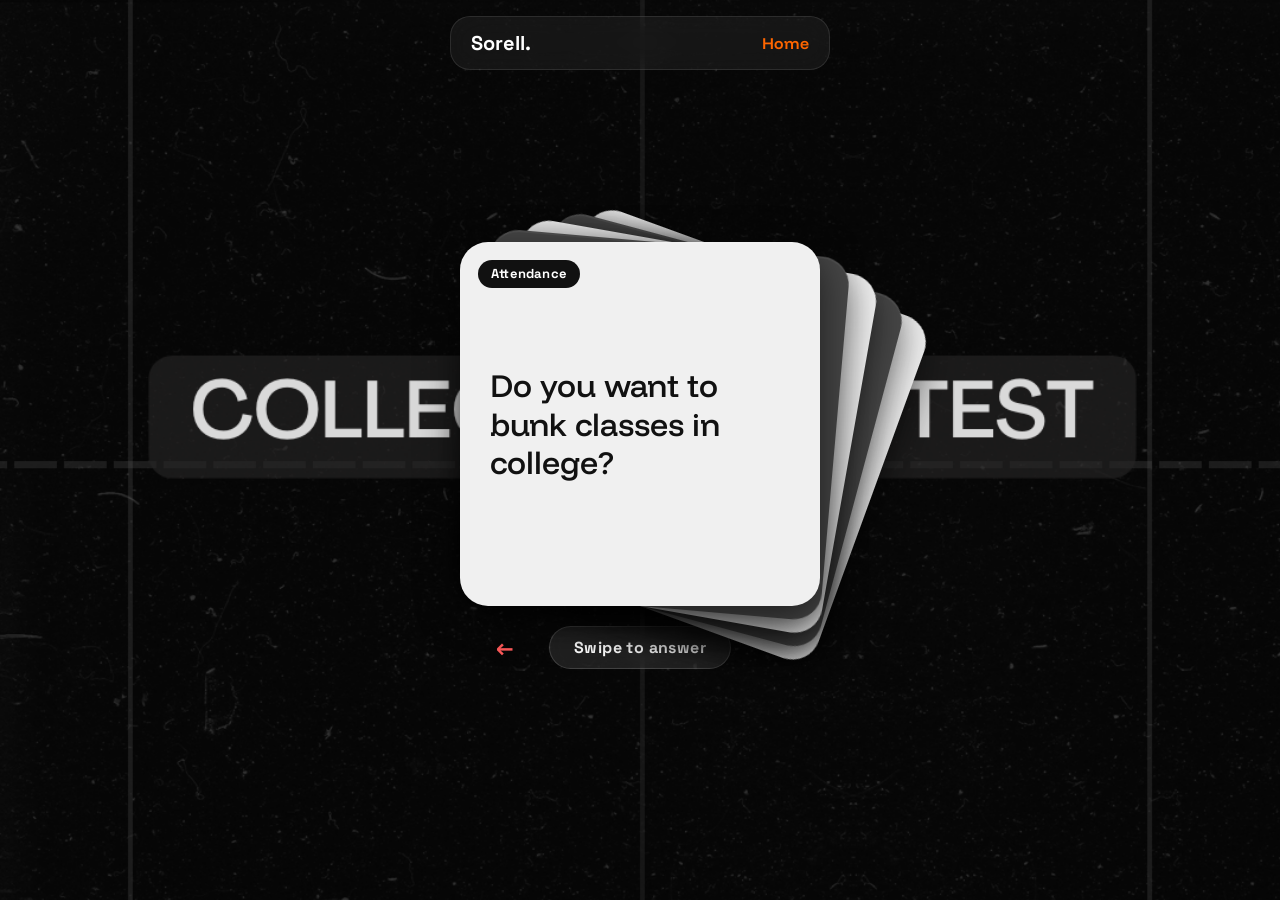
==== commit d4ebc19d: "Update quiz.html" ====
--- a/quiz.html
+++ b/quiz.html
@@ -5,7 +5,7 @@
     <meta name="viewport" content="width=device-width, initial-scale=1.0, maximum-scale=1.0, user-scalable=no">
     <title>Sorell | Vibe Check</title>
     <link rel="stylesheet" href="quiz.css">
-    <link href="https://fonts.googleapis.com/css2?family=Funnel+Display:wght@300..800&family=Space+Grotesk:wght@400;700&display=swap" rel="stylesheet">
+    <link href="https://fonts.googleapis.com/css2?family=Funnel+Display:wght@300..800&family=Space+Grotesk:wght@400;700&family=Google+Sans:wght@400;500;700&display=swap" rel="stylesheet">
     <script src="https://cdnjs.cloudflare.com/ajax/libs/gsap/3.12.5/gsap.min.js"></script>
 </head>
 <body>
--- a/quiz.css
+++ b/quiz.css
@@ -1,8 +1,7 @@
 /* =====================================================
    CARD COLORS — edit ONLY these values per card.
-   To add card 6, 7, 8... just copy a block and
-   increment the number. CSS handles colors only —
-   positioning/rotation is 100% done by GSAP in JS.
+   To add card 6, 7, 8... copy a block + increment.
+   CSS handles colors only — GSAP handles positions.
    ===================================================== */
 :root {
   /* ── Card 1 ── */
@@ -35,17 +34,18 @@
   --card-5-badge-bg:   #111111;
   --card-5-badge-text: #ffffff;
 
-  /* ── Add card 6 here: ──
+  /* ── Add card 6+ here:
   --card-6-bg:         #1a1a2e;
   --card-6-text:       #ffffff;
   --card-6-badge-bg:   #FF6600;
   --card-6-badge-text: #ffffff;
-  */
+  ── */
 
   /* ── Global tokens ── */
   --sorell-orange: #FF6600;
   --bg-dark:       #000000;
-  --font-question: 'Google Sans', 'Product Sans', sans-serif;
+  --font-funnel:   'Funnel Display', sans-serif;
+  --font-question: 'Funnel Display', sans-serif;
   --font-space:    'Space Grotesk', sans-serif;
 }
 
@@ -55,7 +55,6 @@
 * { margin: 0; padding: 0; box-sizing: border-box; }
 
 body {
-  background-color: var(--bg-dark);
   font-family: var(--font-space);
   color: white;
   width: 100vw;
@@ -64,7 +63,7 @@
 }
 
 /* =====================================================
-   QUIZ PAGE — full screen, flex column
+   QUIZ PAGE — background image, full screen
    ===================================================== */
 #quiz-page {
   width: 100vw;
@@ -74,26 +73,17 @@
   justify-content: center;
   align-items: center;
   position: relative;
-  /* room for fixed nav at top, swipe hint at bottom */
+  /* BG image — 1080×1920 designed for mobile */
+  background-image: url('assets/quiz-page-bg.png');
+  background-size: cover;
+  background-position: center top;
+  background-repeat: no-repeat;
+  /* Fallback color while image loads */
+  background-color: #000000;
+  /* Cards centered with nav clearance top, swipe text clearance bottom */
   padding-top: 90px;
-  padding-bottom: 70px;
-  gap: 16px;
-}
-
-/* =====================================================
-   BIG HEADING
-   ===================================================== */
-.quiz-heading {
-  font-family: var(--font-question);
-  font-size: clamp(22px, 6vw, 32px);
-  font-weight: 700;
-  color: #ffffff;
-  text-align: center;
-  letter-spacing: -0.3px;
-  line-height: 1.1;
-  width: calc(100vw - 48px);
-  max-width: 360px;
-  flex-shrink: 0;
+  padding-bottom: 80px;
+  gap: 20px;
 }
 
 /* =====================================================
@@ -111,12 +101,11 @@
 #question-stack {
   width: 100%;
   position: relative;
-  aspect-ratio: 4 / 5;
-}
-
-/* =====================================================
-   CARD BASE
-   NO CSS transitions — GSAP owns everything here.
+  aspect-ratio: 270 / 273;
+}
+
+/* =====================================================
+   CARD BASE — GSAP owns all animation, no CSS transitions
    ===================================================== */
 .quiz-card {
   position: absolute;
@@ -133,8 +122,6 @@
   padding: 30px;
 
   transform-origin: bottom center;
-
-  /* GPU pre-promotion — zero compositor lag on first drag */
   will-change: transform, opacity;
 
   box-shadow: 0 12px 40px rgba(0,0,0,0.6),
@@ -145,28 +132,12 @@
   -webkit-user-select: none;
   overflow: hidden;
   opacity: 1;
-
-  /* Tint overlay — GSAP drives its opacity during drag */
   isolation: isolate;
 }
 .quiz-card:active { cursor: grabbing; }
 
-/* Pseudo-element that becomes red/green tint during swipe */
-.quiz-card::after {
-  content: '';
-  position: absolute;
-  inset: 0;
-  border-radius: inherit;
-  opacity: 0;           /* starts invisible, GSAP animates this */
-  pointer-events: none;
-  /* color set inline by JS — red or green */
-  background-color: transparent;
-  transition: none;     /* GSAP owns this too */
-  z-index: 1;
-}
-
-/* =====================================================
-   PLACEHOLDER BADGE — rounded pill, top-left
+/* =====================================================
+   PLACEHOLDER BADGE — pill, top-left
    ===================================================== */
 .placeholder-badge {
   position: absolute;
@@ -180,11 +151,11 @@
   letter-spacing: 0.2px;
   text-transform: capitalize;
   line-height: 1.4;
-  z-index: 2;           /* above tint overlay */
-}
-
-/* =====================================================
-   QUESTION TEXT — Google Sans, left-aligned
+  z-index: 2;
+}
+
+/* =====================================================
+   QUESTION TEXT — left-aligned
    ===================================================== */
 .quiz-card .question {
   font-family: var(--font-question);
@@ -197,17 +168,14 @@
   -webkit-user-select: none;
   width: 100%;
   align-self: flex-start;
-  z-index: 2;           /* above tint overlay */
+  z-index: 2;
   position: relative;
 }
 
 /* =====================================================
    INDIVIDUAL CARD COLORS
-   Positions/rotations → GSAP in quiz.js
-   Colors/badges       → here
-
-   TO ADD CARD 6: copy the block below, change "5" to "6",
-   and add --card-6-* variables in :root above.
+   To add card 6: copy block, change "5"→"6",
+   add --card-6-* vars in :root above.
    ===================================================== */
 .quiz-card:nth-child(1) { background-color: var(--card-1-bg); }
 .quiz-card:nth-child(1) .question          { color: var(--card-1-text); }
@@ -229,40 +197,46 @@
 .quiz-card:nth-child(5) .question          { color: var(--card-5-text); }
 .quiz-card:nth-child(5) .placeholder-badge { background-color: var(--card-5-badge-bg); color: var(--card-5-badge-text); }
 
-/* ── Card 6 template (uncomment + add vars above) ──
+/* Card 6 template — uncomment + add vars above:
 .quiz-card:nth-child(6) { background-color: var(--card-6-bg); }
 .quiz-card:nth-child(6) .question          { color: var(--card-6-text); }
 .quiz-card:nth-child(6) .placeholder-badge { background-color: var(--card-6-badge-bg); color: var(--card-6-badge-text); }
 */
 
 /* =====================================================
-   SWIPE INSTRUCTIONS
+   SWIPE INSTRUCTIONS — larger, legible over any bg
    ===================================================== */
 #swipe-instructions {
   display: flex;
   justify-content: center;
   align-items: center;
-  gap: 0;                 /* gap is handled by icon spacing */
   width: calc(100vw - 48px);
   max-width: 360px;
   flex-shrink: 0;
+  gap: 0;
 }
 
 .swipe-label {
   font-family: var(--font-space);
-  font-size: 13px;
+  font-size: 16px;          /* increased from 13px */
   font-weight: 700;
-  color: rgba(255,255,255,0.75);
+  color: #ffffff;
   letter-spacing: 0.4px;
   white-space: nowrap;
-  padding: 0 18px;
+  padding: 0 20px;
+  /* subtle frosted pill so text reads over any background */
+  background: rgba(255,255,255,0.10);
+  backdrop-filter: blur(10px);
+  -webkit-backdrop-filter: blur(10px);
+  border: 1px solid rgba(255,255,255,0.15);
+  border-radius: 100px;
+  padding: 10px 24px;
 }
 
 .swipe-icon {
-  font-size: 20px;
+  font-size: 22px;
   font-weight: 900;
   display: inline-block;
-  /* equal flex so icons sit at equal distance from label */
   flex: 1;
   text-align: center;
 }
@@ -382,18 +356,27 @@
   background: rgba(255,255,255,0.06);
   backdrop-filter: blur(15px);
   -webkit-backdrop-filter: blur(15px);
-  border-radius: 100px;
+  border-radius: 20px;
   border: 1px solid rgba(255,255,255,0.1);
   z-index: 1000;
 }
+
+/* "Sorell." — plain white */
 .nav-logo {
   font-family: var(--font-space);
   font-size: 20px;
   font-weight: 700;
+  color: #ffffff;
+}
+
+/* "Home" — Funnel Display, signature orange, clickable */
+.nav-home {
+  font-family: var(--font-funnel);
+  font-size: 16px;
+  font-weight: 600;
   color: var(--sorell-orange);
-}
-.nav-tag {
-  font-family: var(--font-space);
-  font-size: 13px;
-  color: rgba(255,255,255,0.6);
-}
+  cursor: pointer;
+  letter-spacing: 0.2px;
+  transition: opacity 0.2s;
+}
+.nav-home:active { opacity: 0.7; }
